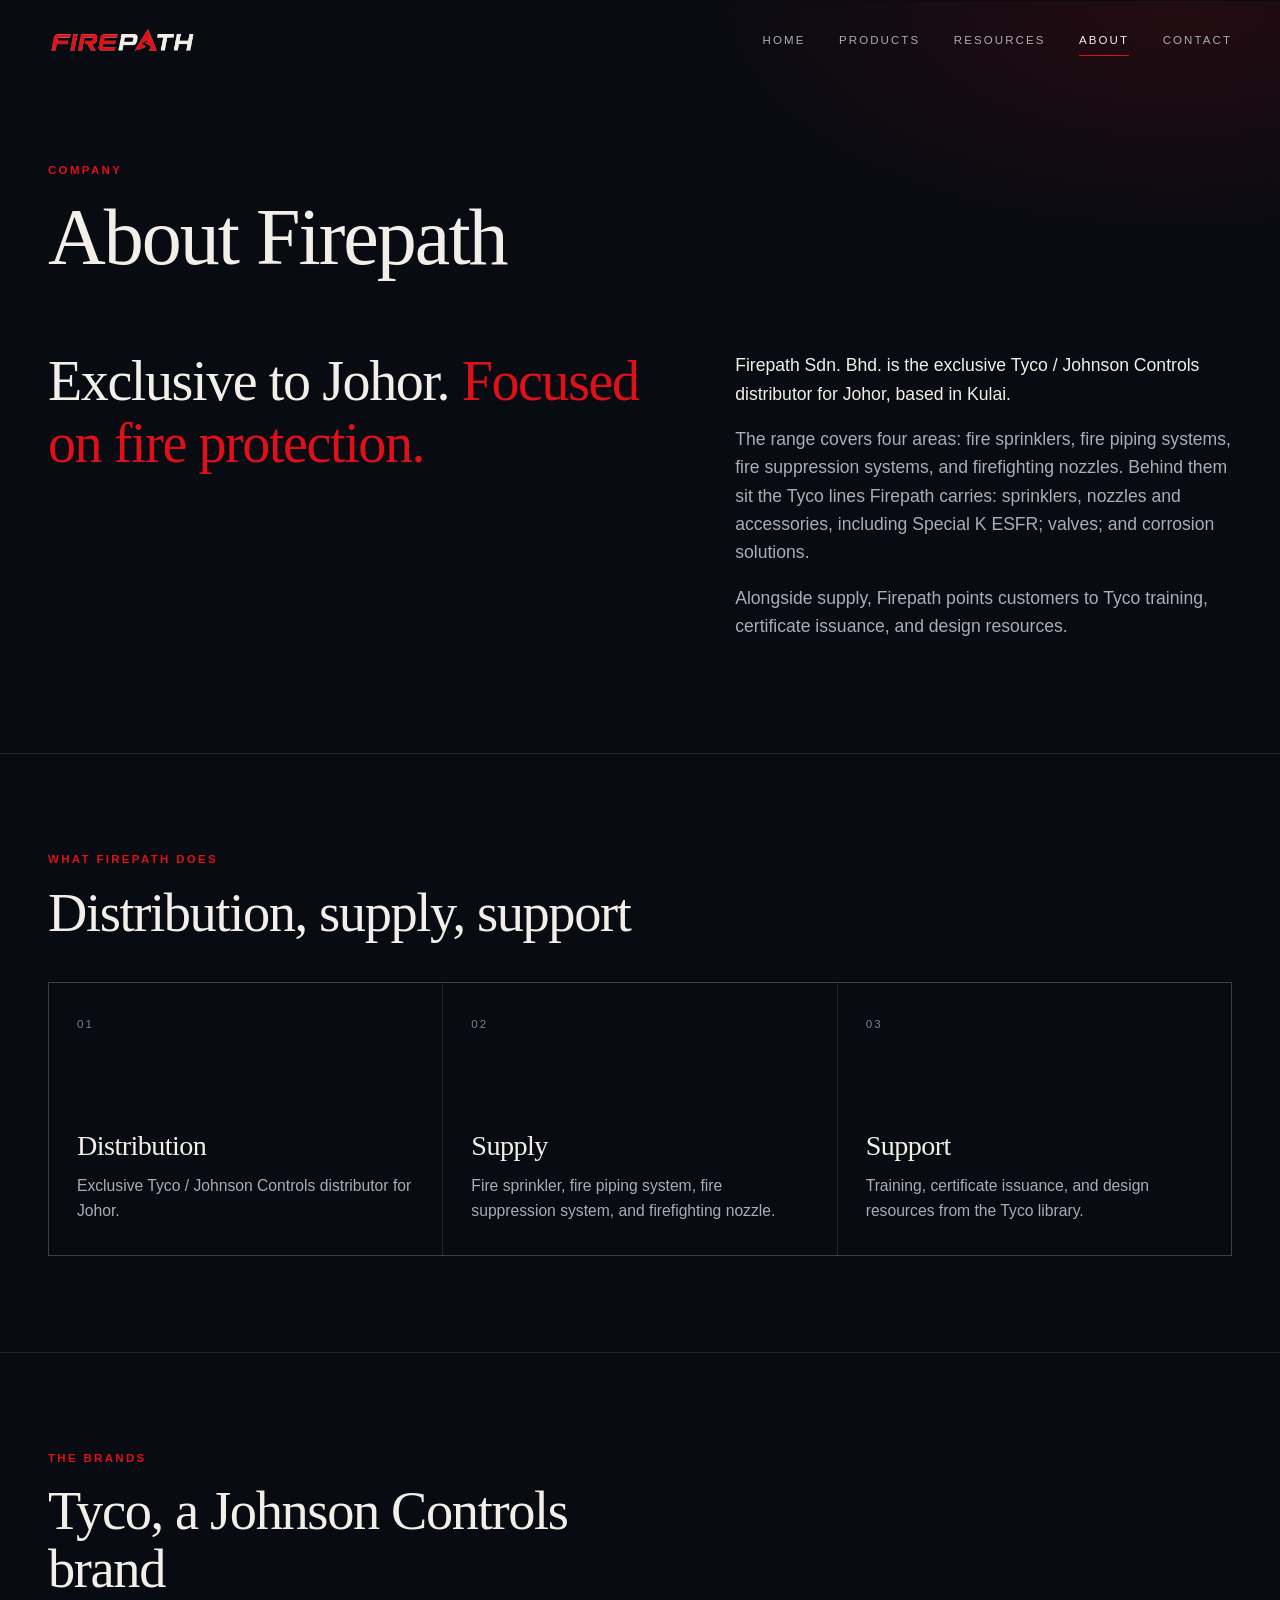
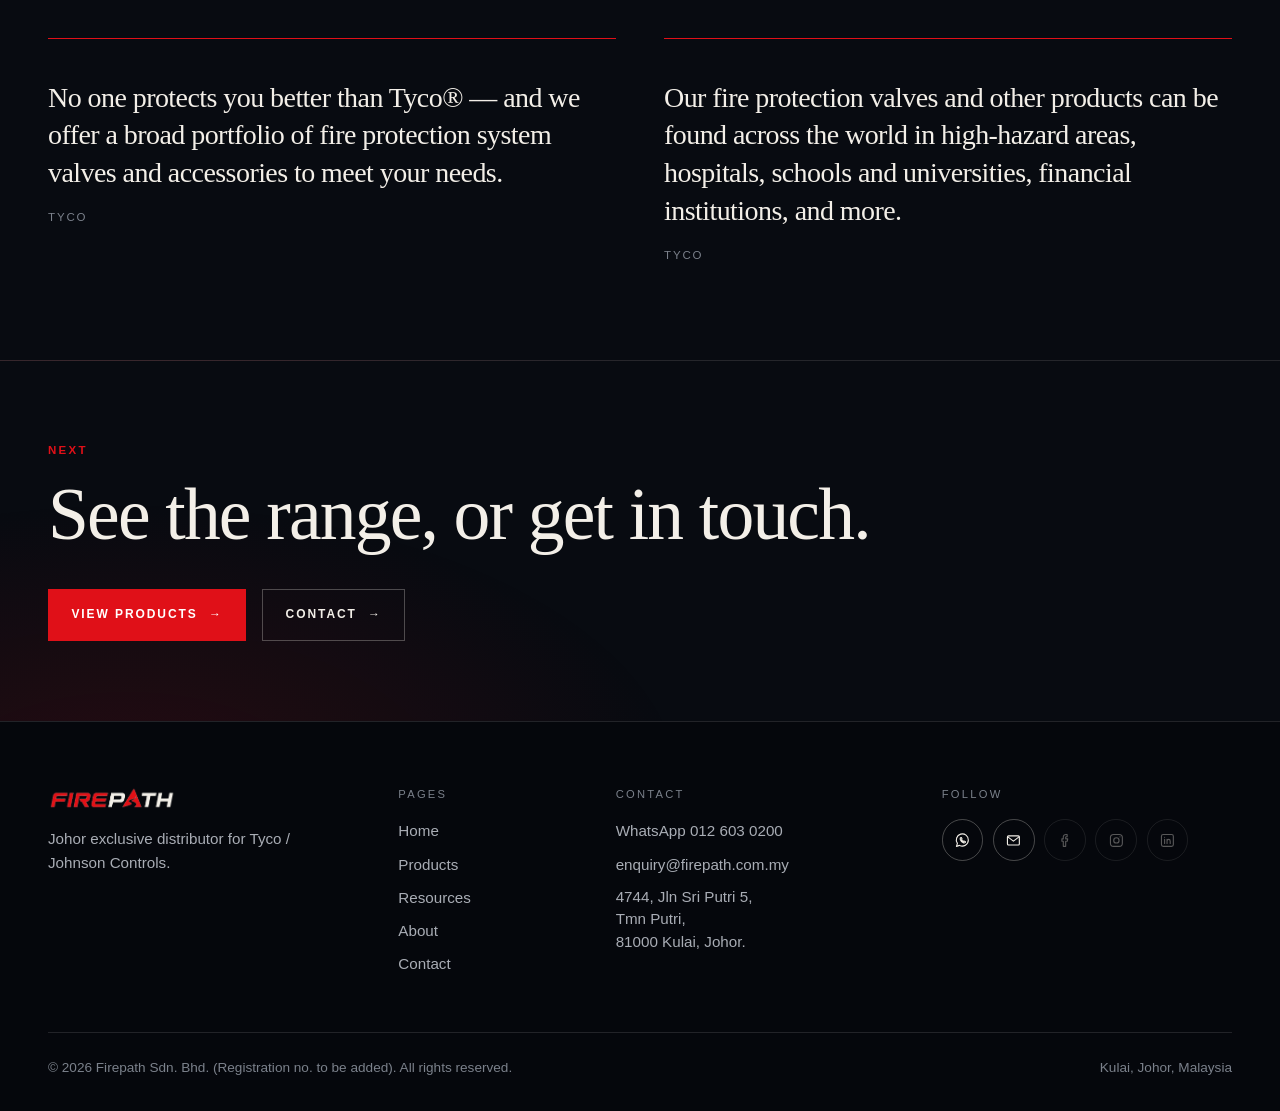
==== about.html @ 4579abf6 "Add Firepath static site Five-page static site for Firepath Sdn. Bhd. (Home, Products, Resources, Ab" ====
<!DOCTYPE html>
<html lang="en">
<head>
  <meta charset="utf-8">
  <meta name="viewport" content="width=device-width, initial-scale=1">
  <title>About | Firepath Sdn. Bhd.</title>
  <meta name="description" content="Firepath Sdn. Bhd. is the exclusive Tyco / Johnson Controls distributor for Johor, based in Kulai.">
  <link rel="icon" href="assets/favicon.svg" type="image/svg+xml">
  <link rel="stylesheet" href="css/styles.css">
  <script>document.documentElement.classList.add("js");</script>
</head>
<body data-page="about">
  <a class="skip" href="#main">Skip to content</a>
  <div data-site-header><noscript><nav class="noscript-nav"><a href="index.html">Home</a><a href="products.html">Products</a><a href="resources.html">Resources</a><a href="about.html">About</a><a href="contact.html">Contact</a></nav></noscript></div>

  <main id="main">
    <section class="page-head" aria-labelledby="page-heading">
      <div class="wrap">
        <p class="kicker enter" style="--d:80ms">Company</p>
        <h1 id="page-heading" class="enter" style="--d:160ms">About Firepath</h1>
      </div>
    </section>

    <section class="band" aria-label="Introduction">
      <div class="wrap intro">
        <p class="statement" data-reveal>Exclusive to Johor. <em>Focused on fire protection.</em></p>
        <div class="intro-body" data-reveal style="--d:140ms">
          <p>Firepath Sdn. Bhd. is the exclusive Tyco / Johnson Controls distributor for Johor, based in Kulai.</p>
          <p>The range covers four areas: fire sprinklers, fire piping systems, fire suppression systems, and firefighting nozzles. Behind them sit the Tyco lines Firepath carries: sprinklers, nozzles and accessories, including Special K ESFR; valves; and corrosion solutions.</p>
          <p>Alongside supply, Firepath points customers to Tyco training, certificate issuance, and design resources.</p>
        </div>
      </div>
    </section>

    <section class="band" aria-labelledby="pillars-heading">
      <div class="wrap">
        <header class="band-head" data-reveal>
          <p class="kicker">What Firepath does</p>
          <h2 id="pillars-heading">Distribution, supply, support</h2>
        </header>
        <div class="grid-lines grid-cols-3" data-reveal-group="100">
          <div class="card" data-reveal>
            <span class="card-num">01</span>
            <span>
              <span class="card-title">Distribution</span>
              <p class="card-text">Exclusive Tyco / Johnson Controls distributor for Johor.</p>
            </span>
          </div>
          <div class="card" data-reveal>
            <span class="card-num">02</span>
            <span>
              <span class="card-title">Supply</span>
              <p class="card-text">Fire sprinkler, fire piping system, fire suppression system, and firefighting nozzle.</p>
            </span>
          </div>
          <div class="card" data-reveal>
            <span class="card-num">03</span>
            <span>
              <span class="card-title">Support</span>
              <p class="card-text">Training, certificate issuance, and design resources from the Tyco library.</p>
            </span>
          </div>
        </div>
      </div>
    </section>

    <section class="band" aria-labelledby="brands-heading">
      <div class="wrap">
        <header class="band-head" data-reveal>
          <p class="kicker">The brands</p>
          <h2 id="brands-heading">Tyco, a Johnson Controls brand</h2>
        </header>
        <div class="quotes" data-reveal-group="140">
          <figure data-reveal>
            <blockquote>
              <p>No one protects you better than Tyco&reg; &mdash; and we offer a broad portfolio of fire protection system valves and accessories to meet your needs.</p>
            </blockquote>
            <figcaption>Tyco</figcaption>
          </figure>
          <figure data-reveal>
            <blockquote>
              <p>Our fire protection valves and other products can be found across the world in high-hazard areas, hospitals, schools and universities, financial institutions, and more.</p>
            </blockquote>
            <figcaption>Tyco</figcaption>
          </figure>
        </div>
      </div>
    </section>

    <section class="cta" aria-labelledby="cta-heading">
      <div class="wrap" data-reveal>
        <p class="kicker">Next</p>
        <h2 id="cta-heading">See the range, or get in touch.</h2>
        <div class="actions">
          <a class="btn btn-primary" href="products.html">View products <span class="arrow" aria-hidden="true">&rarr;</span></a>
          <a class="btn" href="contact.html">Contact <span class="arrow" aria-hidden="true">&rarr;</span></a>
        </div>
      </div>
    </section>
  </main>

  <div data-site-footer></div>

  <script src="js/site.js"></script>
  <script src="js/main.js"></script>
</body>
</html>
---- css/styles.css ----
:root {
  --bg: #080b11;
  --bg-deep: #05070c;
  --bg-raise: #0f141c;
  --ink: #f3efe8;
  --muted: #a9adb5;
  --faint: #7b818b;
  --line: rgba(243, 239, 232, 0.12);
  --line-strong: rgba(243, 239, 232, 0.28);
  --red: #e01018;
  --red-soft: rgba(224, 16, 24, 0.14);
  --pad: 1.25rem;
  --max: 74rem;
  --header-h: 4.5rem;
  --ease: cubic-bezier(0.2, 0.7, 0.2, 1);
  --serif: "Iowan Old Style", "Palatino Linotype", Palatino, Georgia, serif;
  --sans: "Avenir Next", "Segoe UI", Helvetica, Arial, sans-serif;
}

@view-transition {
  navigation: auto;
}

::view-transition-old(root),
::view-transition-new(root) {
  animation-duration: 0.45s;
  animation-timing-function: var(--ease);
}

*,
*::before,
*::after {
  box-sizing: border-box;
}

html {
  background: var(--bg);
}

body {
  display: flex;
  flex-direction: column;
  min-height: 100vh;
  margin: 0;
  overflow-x: clip;
  background: var(--bg);
  color: var(--ink);
  font-family: var(--sans);
  font-size: 1.0625rem;
  line-height: 1.6;
  text-rendering: optimizeLegibility;
  -webkit-font-smoothing: antialiased;
}

main {
  flex: 1 0 auto;
}

[id] {
  scroll-margin-top: calc(var(--header-h) + 1rem);
}

img {
  max-width: 100%;
  height: auto;
}

a {
  color: inherit;
  text-decoration-thickness: 1px;
  text-underline-offset: 0.22em;
  text-decoration-color: rgba(224, 16, 24, 0.7);
  transition: color 0.3s var(--ease);
}

a:hover {
  color: #fff;
}

:focus-visible {
  outline: 2px solid var(--red);
  outline-offset: 3px;
}

::selection {
  background: var(--red);
  color: #fff;
}

.skip {
  position: absolute;
  left: 1rem;
  top: -4rem;
  z-index: 50;
  padding: 0.5rem 0.8rem;
  background: var(--ink);
  color: var(--bg);
}

.skip:focus {
  top: 1rem;
}

.wrap {
  width: min(100% - (var(--pad) * 2), var(--max));
  min-width: 0;
  margin-inline: auto;
}

.kicker {
  margin: 0 0 1rem;
  color: var(--red);
  font-size: 0.72rem;
  font-weight: 600;
  letter-spacing: 0.2em;
  text-transform: uppercase;
}

h1,
h2,
h3 {
  margin: 0;
  font-family: var(--serif);
  font-weight: 500;
  letter-spacing: -0.025em;
  line-height: 1.05;
}

h2 {
  font-size: clamp(2rem, 4.4vw, 3.4rem);
}

h3 {
  font-size: clamp(1.55rem, 2.4vw, 2.1rem);
}

.lede {
  max-width: min(36rem, 100%);
  margin: 1.5rem 0 0;
  color: var(--muted);
  font-size: 1.15rem;
  line-height: 1.55;
}

/* Header */

.noscript-nav {
  display: flex;
  flex-wrap: wrap;
  gap: 1rem;
  padding: 1.25rem var(--pad);
  border-bottom: 1px solid var(--line);
}

.site-header {
  position: sticky;
  top: 0;
  z-index: 30;
  border-bottom: 1px solid transparent;
  transition: background 0.45s var(--ease), border-color 0.45s var(--ease);
}

.site-header.is-scrolled {
  background: rgba(8, 11, 17, 0.8);
  border-bottom-color: var(--line);
  -webkit-backdrop-filter: saturate(140%) blur(14px);
  backdrop-filter: saturate(140%) blur(14px);
}

.header-row {
  display: flex;
  align-items: center;
  justify-content: space-between;
  gap: 1.5rem;
  height: var(--header-h);
}

.brand {
  position: relative;
  z-index: 2;
  display: block;
  line-height: 0;
}

.brand img {
  display: block;
  width: auto;
  height: 24px;
}

.site-nav {
  display: flex;
  gap: 2.1rem;
}

.site-nav a {
  position: relative;
  padding: 0.4rem 0;
  color: var(--muted);
  font-size: 0.72rem;
  letter-spacing: 0.18em;
  text-decoration: none;
  text-transform: uppercase;
}

.site-nav a::after {
  content: "";
  position: absolute;
  left: 0;
  right: 0;
  bottom: 0;
  height: 1px;
  background: var(--red);
  transform: scaleX(0);
  transform-origin: right;
  transition: transform 0.55s var(--ease);
}

.site-nav a:hover,
.site-nav a[aria-current="page"] {
  color: var(--ink);
}

.site-nav a:hover::after,
.site-nav a[aria-current="page"]::after {
  transform: scaleX(1);
  transform-origin: left;
}

.nav-toggle {
  display: none;
}

@media (max-width: 55.99rem) {
  .nav-toggle {
    position: relative;
    z-index: 2;
    display: inline-flex;
    align-items: center;
    gap: 0.7rem;
    padding: 0.5rem 0;
    border: 0;
    background: none;
    color: var(--ink);
    font: inherit;
    font-size: 0.72rem;
    letter-spacing: 0.18em;
    text-transform: uppercase;
    cursor: pointer;
  }

  .nav-toggle-bars {
    position: relative;
    width: 1.3rem;
    height: 8px;
  }

  .nav-toggle-bars::before,
  .nav-toggle-bars::after {
    content: "";
    position: absolute;
    left: 0;
    right: 0;
    height: 1px;
    background: currentColor;
    transition: transform 0.45s var(--ease), top 0.45s var(--ease);
  }

  .nav-toggle-bars::before {
    top: 0;
  }

  .nav-toggle-bars::after {
    top: 7px;
  }

  .nav-open .nav-toggle-bars::before {
    top: 3.5px;
    transform: rotate(45deg);
  }

  .nav-open .nav-toggle-bars::after {
    top: 3.5px;
    transform: rotate(-45deg);
  }

  .nav-open {
    overflow: hidden;
  }

  .nav-open .site-header {
    background: transparent;
    border-bottom-color: transparent;
    -webkit-backdrop-filter: none;
    backdrop-filter: none;
  }

  .site-nav {
    position: fixed;
    inset: 0;
    z-index: 1;
    flex-direction: column;
    justify-content: center;
    gap: 0.2rem;
    padding: 6rem var(--pad) 3rem;
    background:
      radial-gradient(40rem 30rem at 100% 0%, var(--red-soft), transparent 70%),
      var(--bg);
    opacity: 0;
    visibility: hidden;
    transition: opacity 0.45s var(--ease), visibility 0s linear 0.45s;
  }

  .nav-open .site-nav {
    opacity: 1;
    visibility: visible;
    transition: opacity 0.45s var(--ease);
  }

  .site-nav a {
    padding: 0.35rem 0;
    color: var(--ink);
    font-family: var(--serif);
    font-size: clamp(2.25rem, 10vw, 3.25rem);
    letter-spacing: -0.02em;
    text-transform: none;
    opacity: 0;
    transform: translateY(18px);
    transition: opacity 0.6s var(--ease), transform 0.6s var(--ease), color 0.3s;
    transition-delay: calc(var(--i, 0) * 60ms + 80ms);
  }

  .nav-open .site-nav a {
    opacity: 1;
    transform: none;
  }

  .site-nav a::after {
    display: none;
  }

  .site-nav a[aria-current="page"] {
    color: var(--red);
  }
}

/* Buttons and links */

.btn {
  position: relative;
  isolation: isolate;
  overflow: hidden;
  display: inline-flex;
  align-items: center;
  gap: 0.7rem;
  padding: 0.95rem 1.4rem;
  border: 1px solid var(--line-strong);
  color: var(--ink);
  font-size: 0.75rem;
  font-weight: 600;
  letter-spacing: 0.16em;
  text-decoration: none;
  text-transform: uppercase;
  transition: color 0.45s var(--ease), border-color 0.45s var(--ease);
}

.btn::before {
  content: "";
  position: absolute;
  inset: 0;
  z-index: -1;
  background: var(--ink);
  transform: translateY(101%);
  transition: transform 0.55s var(--ease);
}

.btn:hover {
  color: var(--bg);
  border-color: var(--ink);
}

.btn:hover::before {
  transform: none;
}

.btn-primary {
  background: var(--red);
  border-color: var(--red);
  color: #fff;
}

.arrow {
  display: inline-block;
  transition: transform 0.45s var(--ease);
}

.btn:hover .arrow,
.arrow-link:hover .arrow,
a:hover > .card-go .arrow {
  transform: translateX(5px);
}

.arrow-link {
  display: inline-flex;
  align-items: center;
  gap: 0.55rem;
  padding-bottom: 0.25rem;
  border-bottom: 1px solid rgba(224, 16, 24, 0.6);
  font-size: 0.95rem;
  text-decoration: none;
}

.actions {
  display: flex;
  flex-wrap: wrap;
  gap: 0.75rem 1rem;
  margin-top: 2.25rem;
}

/* Entrance and scroll motion */

@keyframes enter {
  from {
    opacity: 0;
    transform: translateY(28px);
    filter: blur(6px);
  }

  to {
    opacity: 1;
    transform: none;
    filter: none;
  }
}

@keyframes draw {
  to {
    stroke-dashoffset: 0;
  }
}

@keyframes breathe {
  0%,
  100% {
    opacity: 0.55;
    transform: scale(1);
  }

  50% {
    opacity: 0.9;
    transform: scale(1.06);
  }
}

.enter {
  animation: enter 1.1s var(--ease) both;
  animation-delay: var(--d, 0ms);
}

.js [data-reveal] {
  opacity: 0;
  transform: translateY(26px);
  transition: opacity 1s var(--ease), transform 1s var(--ease);
  transition-delay: var(--d, 0ms);
}

.js [data-reveal].is-in {
  opacity: 1;
  transform: none;
}

/* Home hero */

.hero {
  position: relative;
  overflow: hidden;
  margin-top: calc(var(--header-h) * -1);
  padding: calc(var(--header-h) + 3.5rem) 0 4.5rem;
}

.hero::before {
  content: "";
  position: absolute;
  inset: -20% -30% auto auto;
  width: 60rem;
  height: 44rem;
  background: radial-gradient(closest-side, rgba(224, 16, 24, 0.16), transparent);
  pointer-events: none;
  animation: breathe 9s ease-in-out infinite;
}

.hero-grid {
  position: relative;
  display: grid;
  grid-template-columns: minmax(0, 1fr);
  gap: 3rem;
  align-items: center;
}

.hero h1 {
  max-width: min(12em, 100%);
  font-size: clamp(2.6rem, 7.2vw, 5.6rem);
}

.hero-art {
  width: min(100%, 15rem);
  margin: 0 auto;
}

.hero-art svg {
  display: block;
  width: 100%;
  height: auto;
  overflow: visible;
}

.art-frame,
.art-base,
.art-path {
  fill: none;
  stroke-dasharray: 1;
  stroke-dashoffset: 1;
}

.art-base {
  stroke: var(--line);
  stroke-width: 1;
  animation: draw 1.4s var(--ease) 0.1s forwards;
}

.art-frame {
  stroke: var(--line-strong);
  stroke-width: 1;
  animation: draw 1.9s var(--ease) 0.3s forwards;
}

.art-frame-inner {
  stroke: var(--line);
  animation-delay: 0.6s;
}

.art-path {
  stroke: url(#path-fade);
  stroke-width: 2.5;
  stroke-linecap: round;
  animation: draw 2.2s var(--ease) 1s forwards;
}

.art-path-glow {
  stroke-width: 9;
  opacity: 0.35;
  filter: url(#path-blur);
}

/* Credentials strip */

.strip {
  border-top: 1px solid var(--line);
  border-bottom: 1px solid var(--line);
}

.strip-grid {
  display: grid;
  grid-template-columns: minmax(0, 1fr);
}

.strip-item {
  padding: 1.4rem 0;
  border-top: 1px solid var(--line);
}

.strip-item:first-child {
  border-top: 0;
}

.strip-label {
  display: block;
  color: var(--faint);
  font-size: 0.7rem;
  letter-spacing: 0.18em;
  text-transform: uppercase;
}

.strip-value {
  display: block;
  margin-top: 0.3rem;
  font-family: var(--serif);
  font-size: 1.35rem;
  letter-spacing: -0.01em;
}

/* Sections */

.band {
  padding: 4.5rem 0;
}

.band + .band {
  border-top: 1px solid var(--line);
}

.band-head {
  max-width: min(40rem, 100%);
  margin-bottom: 2.5rem;
}

.band-head > p:not(.kicker) {
  margin: 1rem 0 0;
  color: var(--muted);
}

.band-head-row {
  display: flex;
  flex-wrap: wrap;
  align-items: flex-end;
  justify-content: space-between;
  gap: 1.25rem 2rem;
  max-width: none;
}

.page-head {
  margin-top: calc(var(--header-h) * -1);
  padding: calc(var(--header-h) + 3.5rem) 0 3rem;
  background: radial-gradient(44rem 22rem at 92% 0%, rgba(224, 16, 24, 0.13), transparent 70%);
}

.page-head h1 {
  font-size: clamp(2.75rem, 7vw, 5rem);
}

.page-head + .band {
  padding-top: 1rem;
}

/* Hairline card grids */

.grid-lines {
  display: grid;
  grid-template-columns: minmax(0, 1fr);
  gap: 1px;
  background: var(--line);
  border: 1px solid var(--line);
}

.card {
  position: relative;
  overflow: hidden;
  display: flex;
  flex-direction: column;
  justify-content: space-between;
  gap: 2rem;
  min-height: 14rem;
  padding: 1.6rem 1.5rem;
  background: var(--bg);
  color: inherit;
  text-decoration: none;
  transition: background 0.5s var(--ease);
}

.card::before {
  content: "";
  position: absolute;
  left: 0;
  right: 0;
  bottom: 0;
  height: 2px;
  background: var(--red);
  transform: scaleX(0);
  transform-origin: left;
  transition: transform 0.7s var(--ease);
}

a.card:hover {
  background: var(--bg-raise);
  color: inherit;
}

a.card:hover::before {
  transform: scaleX(1);
}

.card-num {
  color: var(--faint);
  font-size: 0.72rem;
  letter-spacing: 0.18em;
}

.card-title {
  font-family: var(--serif);
  font-size: clamp(1.55rem, 2.2vw, 1.95rem);
  line-height: 1.12;
  letter-spacing: -0.02em;
}

.card-text {
  margin: 0.6rem 0 0;
  color: var(--muted);
  font-size: 0.98rem;
}

.card-go {
  display: inline-flex;
  align-items: center;
  gap: 0.5rem;
  color: var(--muted);
  font-size: 0.72rem;
  letter-spacing: 0.18em;
  text-transform: uppercase;
}

/* Featured line */

.feature {
  display: grid;
  grid-template-columns: minmax(0, 1fr);
  gap: 2rem;
  align-items: center;
}

.feature .plate-frame {
  width: min(100%, 24rem);
}

.chips {
  display: flex;
  flex-wrap: wrap;
  gap: 0.5rem;
  margin: 1.5rem 0 0;
  padding: 0;
  list-style: none;
}

.chips li {
  padding: 0.45rem 0.85rem;
  border: 1px solid var(--line-strong);
  border-radius: 999px;
  font-size: 0.85rem;
  letter-spacing: 0.04em;
  transition: border-color 0.4s var(--ease), background 0.4s var(--ease);
}

.chips li:hover {
  border-color: var(--red);
  background: var(--red-soft);
}

/* Closing call to action */

.cta {
  position: relative;
  overflow: hidden;
  padding: 5rem 0;
  border-top: 1px solid var(--line);
  background: radial-gradient(50rem 26rem at 10% 120%, var(--red-soft), transparent 70%);
}

.cta h2 {
  max-width: 14em;
  font-size: clamp(2.4rem, 6vw, 4.6rem);
}

/* Product plates */

.plate-grid {
  display: grid;
  grid-template-columns: minmax(0, 1fr);
  gap: 1rem;
}

.plate {
  margin: 0;
}

.plate-frame {
  position: relative;
  display: flex;
  flex-direction: column;
  justify-content: space-between;
  gap: 1rem;
  aspect-ratio: 4 / 5;
  min-height: 16rem;
  padding: 1.1rem 1.15rem 1.25rem;
  background:
    radial-gradient(70% 55% at 50% 45%, rgba(243, 239, 232, 0.05), transparent 70%),
    var(--bg-raise);
  border: 1px solid var(--line);
  transition: border-color 0.6s var(--ease), transform 0.6s var(--ease);
}

.plate-frame:hover {
  border-color: rgba(224, 16, 24, 0.5);
  transform: translateY(-4px);
}

.plate-frame::before,
.plate-frame::after {
  content: "";
  position: absolute;
  width: 0.9rem;
  height: 0.9rem;
  border-color: rgba(243, 239, 232, 0.45);
  border-style: solid;
  pointer-events: none;
}

.plate-frame::before {
  top: 0.7rem;
  left: 0.7rem;
  border-width: 1px 0 0 1px;
}

.plate-frame::after {
  right: 0.7rem;
  bottom: 0.7rem;
  border-width: 0 1px 1px 0;
}

.plate-meta {
  display: flex;
  justify-content: space-between;
  gap: 1rem;
  color: var(--faint);
  font-size: 0.68rem;
  letter-spacing: 0.16em;
  text-transform: uppercase;
}

.plate-mark {
  position: relative;
  width: 4.25rem;
  height: 4.25rem;
  margin: auto;
  border: 1px solid rgba(243, 239, 232, 0.22);
  border-radius: 50%;
  transition: transform 0.9s var(--ease), border-color 0.6s var(--ease);
}

.plate-frame:hover .plate-mark {
  transform: rotate(90deg);
  border-color: rgba(224, 16, 24, 0.6);
}

.plate-mark::before,
.plate-mark::after {
  content: "";
  position: absolute;
  left: 50%;
  top: 50%;
  background: rgba(243, 239, 232, 0.3);
  transform: translate(-50%, -50%);
}

.plate-mark::before {
  width: 1px;
  height: 1.35rem;
}

.plate-mark::after {
  width: 1.35rem;
  height: 1px;
}

.plate-name {
  max-width: 11em;
  font-family: var(--serif);
  font-size: clamp(1.45rem, 2vw, 1.85rem);
  line-height: 1.12;
  letter-spacing: -0.02em;
}

/* Catalog lines */

.line {
  display: grid;
  grid-template-columns: minmax(0, 1fr);
  gap: 1.5rem;
  padding: 2.5rem 0;
  border-top: 1px solid var(--line);
}

.line:first-of-type {
  border-top: 0;
  padding-top: 0;
}

.line .plate-frame {
  width: min(100%, 18rem);
}

.line-copy > p {
  margin: 0.9rem 0 0;
  color: var(--muted);
}

blockquote {
  margin: 1rem 0 0;
  padding: 0;
}

blockquote p {
  margin: 0;
  font-family: var(--serif);
  font-size: 1.35rem;
  line-height: 1.35;
  letter-spacing: -0.02em;
}

.quote-source {
  margin-top: 0.55rem;
  color: var(--faint);
  font-size: 0.72rem;
  letter-spacing: 0.16em;
  text-transform: uppercase;
}

.spec-list,
.link-list {
  margin: 0.9rem 0 0;
  padding: 0;
  list-style: none;
}

.spec-list li {
  padding: 0.5rem 0;
  border-top: 1px solid var(--line);
  color: var(--muted);
}

.line-link {
  margin-top: 1.25rem;
}

.facts {
  margin: 1.25rem 0 0;
}

.facts div {
  display: grid;
  gap: 0.2rem;
  padding: 0.9rem 0;
  border-top: 1px solid var(--line);
}

.facts dt {
  color: var(--faint);
  font-size: 0.72rem;
  letter-spacing: 0.14em;
  text-transform: uppercase;
}

.facts dd {
  margin: 0;
}

/* Resources */

.link-list {
  border-bottom: 1px solid var(--line);
}

.link-list a {
  display: flex;
  align-items: center;
  justify-content: space-between;
  gap: 1rem;
  padding: 1.1rem 0;
  border-top: 1px solid var(--line);
  font-family: var(--serif);
  font-size: 1.35rem;
  text-decoration: none;
  transition: padding 0.5s var(--ease), color 0.3s;
}

.link-list a:hover {
  padding-left: 0.6rem;
}

.note {
  max-width: 40rem;
  margin: 1.5rem 0 0;
  color: var(--faint);
  font-size: 0.92rem;
}

/* About */

.intro {
  display: grid;
  grid-template-columns: minmax(0, 1fr);
  gap: 2rem;
}

.statement {
  margin: 0;
  font-family: var(--serif);
  font-size: clamp(2rem, 4.6vw, 3.5rem);
  line-height: 1.1;
  letter-spacing: -0.025em;
}

.statement em {
  color: var(--red);
  font-style: normal;
}

.intro-body p {
  margin: 0 0 1.1rem;
  color: var(--muted);
  font-size: 1.1rem;
}

.intro-body p:first-child {
  color: var(--ink);
}

.quotes {
  display: grid;
  grid-template-columns: minmax(0, 1fr);
  gap: 2.5rem;
}

.quotes figure {
  margin: 0;
  padding-top: 1.5rem;
  border-top: 1px solid var(--red);
}

.quotes blockquote p {
  font-size: clamp(1.35rem, 2.4vw, 1.75rem);
}

.quotes figcaption {
  margin-top: 1rem;
  color: var(--faint);
  font-size: 0.72rem;
  letter-spacing: 0.16em;
  text-transform: uppercase;
}

/* Contact */

.contact-card .card-title {
  overflow-wrap: anywhere;
}

.contact-card address {
  font-style: normal;
}

.map {
  position: relative;
  overflow: hidden;
  aspect-ratio: 4 / 5;
  border: 1px solid var(--line);
  background: var(--bg-raise);
}

.map-fallback {
  position: absolute;
  inset: 0;
  display: grid;
  place-items: center;
  padding: 1.5rem;
  color: var(--faint);
  font-size: 0.9rem;
  text-align: center;
}

.map iframe {
  position: absolute;
  inset: 0;
  width: 100%;
  height: 100%;
  border: 0;
  filter: invert(0.9) hue-rotate(180deg) saturate(0.55) contrast(0.92);
}

.map-meta {
  display: flex;
  flex-wrap: wrap;
  align-items: center;
  justify-content: space-between;
  gap: 1rem 2rem;
  margin-top: 1.5rem;
}

.map-meta address {
  color: var(--muted);
  font-style: normal;
  line-height: 1.5;
}

.map-meta .actions {
  margin-top: 0;
}

/* Footer */

.site-footer {
  padding-top: 4rem;
  border-top: 1px solid var(--line);
  background: var(--bg-deep);
  color: var(--muted);
  font-size: 0.95rem;
}

.footer-grid {
  display: grid;
  grid-template-columns: minmax(0, 1fr);
  gap: 2.5rem;
}

.footer-brand img {
  display: block;
  width: auto;
  height: 24px;
}

.footer-brand p {
  max-width: 20rem;
  margin: 1.1rem 0 0;
}

.footer-title {
  margin: 0 0 1rem;
  color: var(--faint);
  font-size: 0.7rem;
  letter-spacing: 0.2em;
  text-transform: uppercase;
}

.footer-list {
  display: grid;
  gap: 0.55rem;
  margin: 0;
  padding: 0;
  list-style: none;
}

.footer-list a {
  text-decoration: none;
}

.footer-list a:hover {
  color: var(--ink);
}

.footer-address {
  line-height: 1.5;
}

.social {
  display: flex;
  flex-wrap: wrap;
  gap: 0.6rem;
}

.social-link {
  display: inline-grid;
  place-items: center;
  width: 2.6rem;
  height: 2.6rem;
  border: 1px solid var(--line-strong);
  border-radius: 50%;
  color: var(--ink);
  transition: background 0.4s var(--ease), border-color 0.4s var(--ease), transform 0.4s var(--ease);
}

a.social-link:hover {
  background: var(--red);
  border-color: var(--red);
  color: #fff;
  transform: translateY(-3px);
}

.social-link.is-pending {
  opacity: 0.35;
  cursor: not-allowed;
}

.social-link svg {
  width: 1.05rem;
  height: 1.05rem;
  fill: none;
  stroke: currentColor;
  stroke-width: 1.6;
  stroke-linecap: round;
  stroke-linejoin: round;
}

.footer-bottom {
  display: flex;
  flex-wrap: wrap;
  justify-content: space-between;
  gap: 0.5rem 2rem;
  margin-top: 3.5rem;
  padding: 1.5rem 0 2rem;
  border-top: 1px solid var(--line);
  color: var(--faint);
  font-size: 0.85rem;
}

.footer-bottom p {
  margin: 0;
}

/* Breakpoints */

@media (min-width: 40rem) {
  :root {
    --pad: 1.75rem;
  }

  .strip-grid {
    grid-template-columns: repeat(3, minmax(0, 1fr));
  }

  .strip-item {
    padding: 1.6rem 1.5rem;
    border-top: 0;
    border-left: 1px solid var(--line);
  }

  .strip-item:first-child {
    padding-left: 0;
    border-left: 0;
  }

  .grid-lines,
  .plate-grid {
    grid-template-columns: repeat(2, minmax(0, 1fr));
  }

  .map {
    aspect-ratio: 16 / 9;
  }

  .footer-grid {
    grid-template-columns: repeat(2, minmax(0, 1fr));
  }
}

@media (min-width: 64rem) {
  :root {
    --pad: 2rem;
    --header-h: 5rem;
  }

  .brand img {
    height: 28px;
  }

  .hero {
    padding: calc(var(--header-h) + 5rem) 0 6rem;
  }

  .hero-grid {
    grid-template-columns: minmax(0, 1.4fr) minmax(0, 0.6fr);
    min-height: 34rem;
  }

  .hero-art {
    width: min(100%, 22rem);
    margin-right: 0;
  }

  .band {
    padding: 6rem 0;
  }

  .page-head {
    padding: calc(var(--header-h) + 5rem) 0 3.5rem;
  }

  .plate-grid,
  .grid-cols-4 {
    grid-template-columns: repeat(4, minmax(0, 1fr));
  }

  .grid-cols-3 {
    grid-template-columns: repeat(3, minmax(0, 1fr));
  }

  .card {
    min-height: 17rem;
    padding: 2rem 1.75rem;
  }

  .feature {
    grid-template-columns: minmax(0, 0.8fr) minmax(0, 1.2fr);
    gap: 4rem;
  }

  .line {
    grid-template-columns: 18rem minmax(0, 1fr);
    gap: 3.5rem;
    align-items: start;
    padding: 3rem 0;
  }

  .intro {
    grid-template-columns: minmax(0, 1.1fr) minmax(0, 0.9fr);
    gap: 5rem;
    align-items: start;
  }

  .quotes {
    grid-template-columns: repeat(2, minmax(0, 1fr));
    gap: 3rem;
  }

  .map {
    aspect-ratio: 21 / 9;
  }

  .footer-grid {
    grid-template-columns: minmax(0, 1.25fr) minmax(0, 0.7fr) minmax(0, 1.15fr) minmax(0, 1.2fr);
    gap: 3rem;
  }
}

@media (prefers-reduced-motion: reduce) {
  *,
  *::before,
  *::after {
    animation-duration: 0.001ms !important;
    animation-delay: 0ms !important;
    animation-iteration-count: 1 !important;
    transition-duration: 0.001ms !important;
    transition-delay: 0ms !important;
  }

  .js [data-reveal] {
    opacity: 1;
    transform: none;
  }

  .art-ember {
    display: none;
  }
}
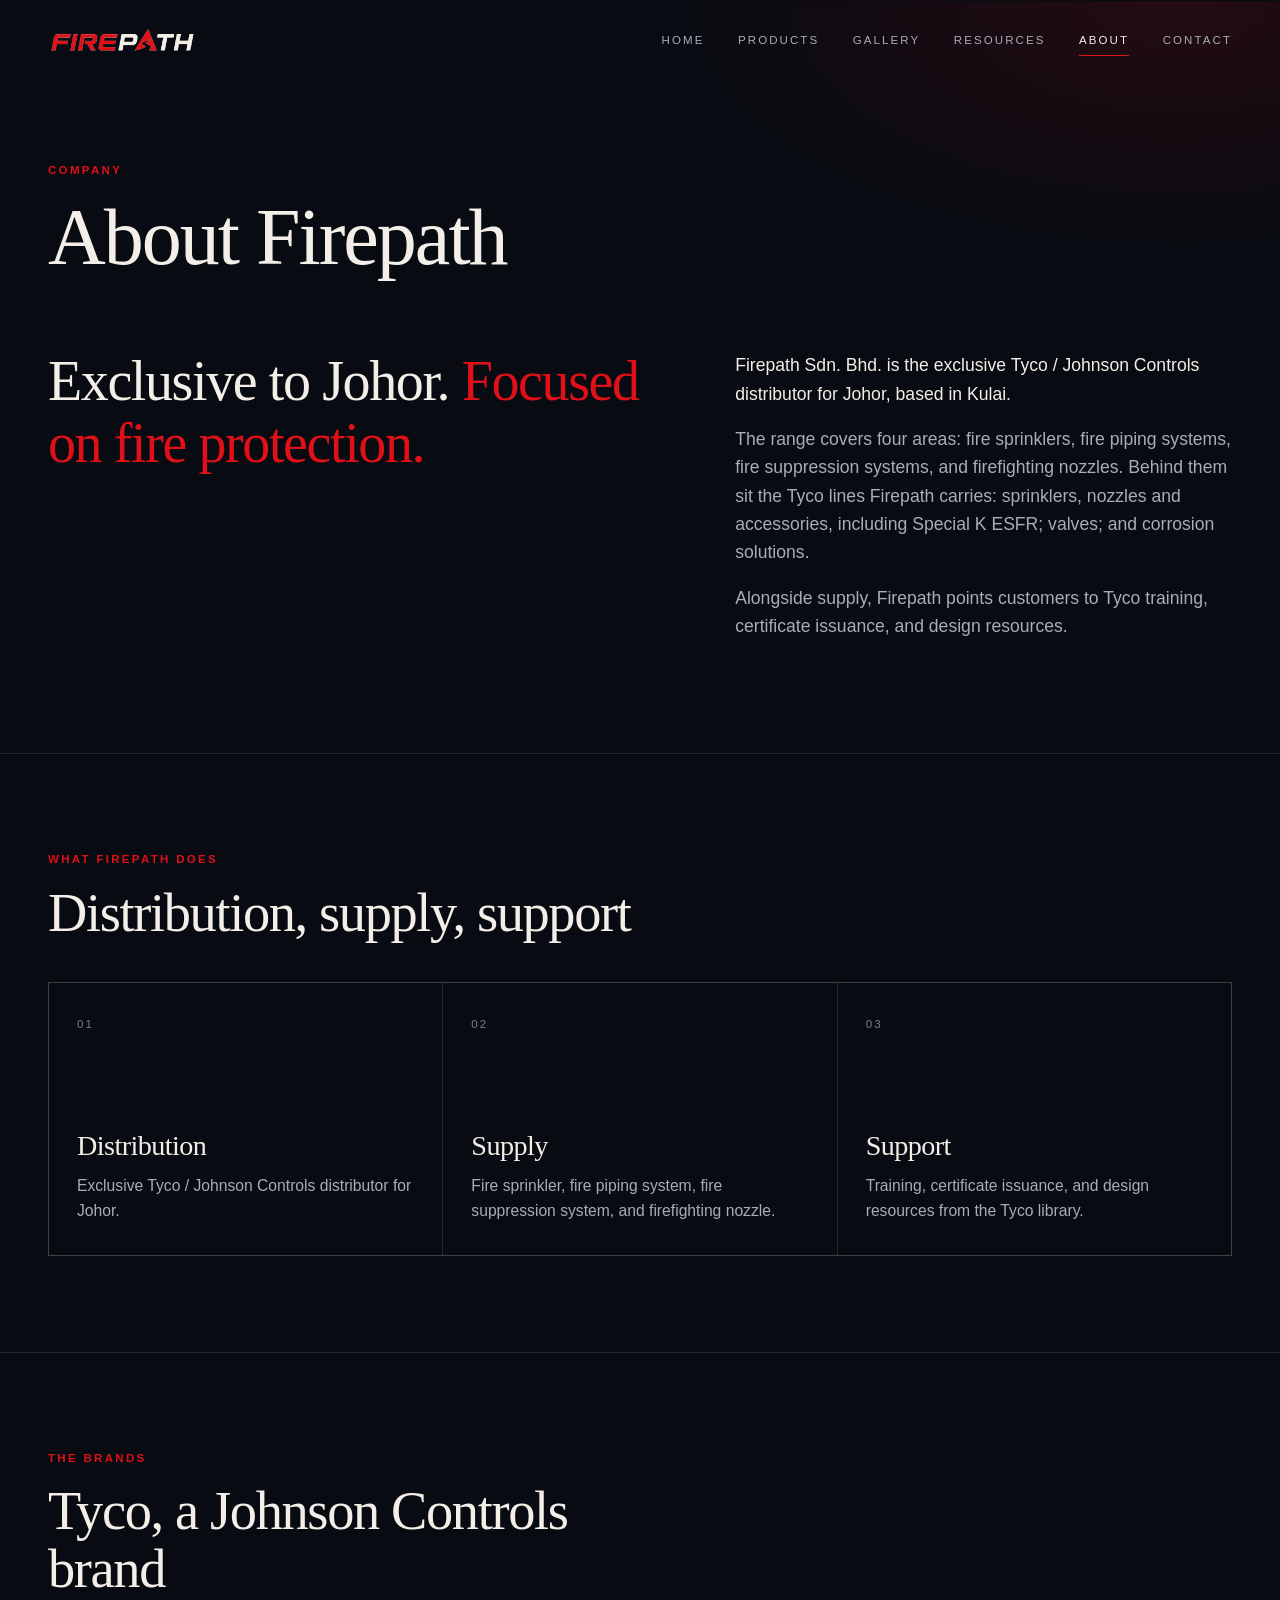
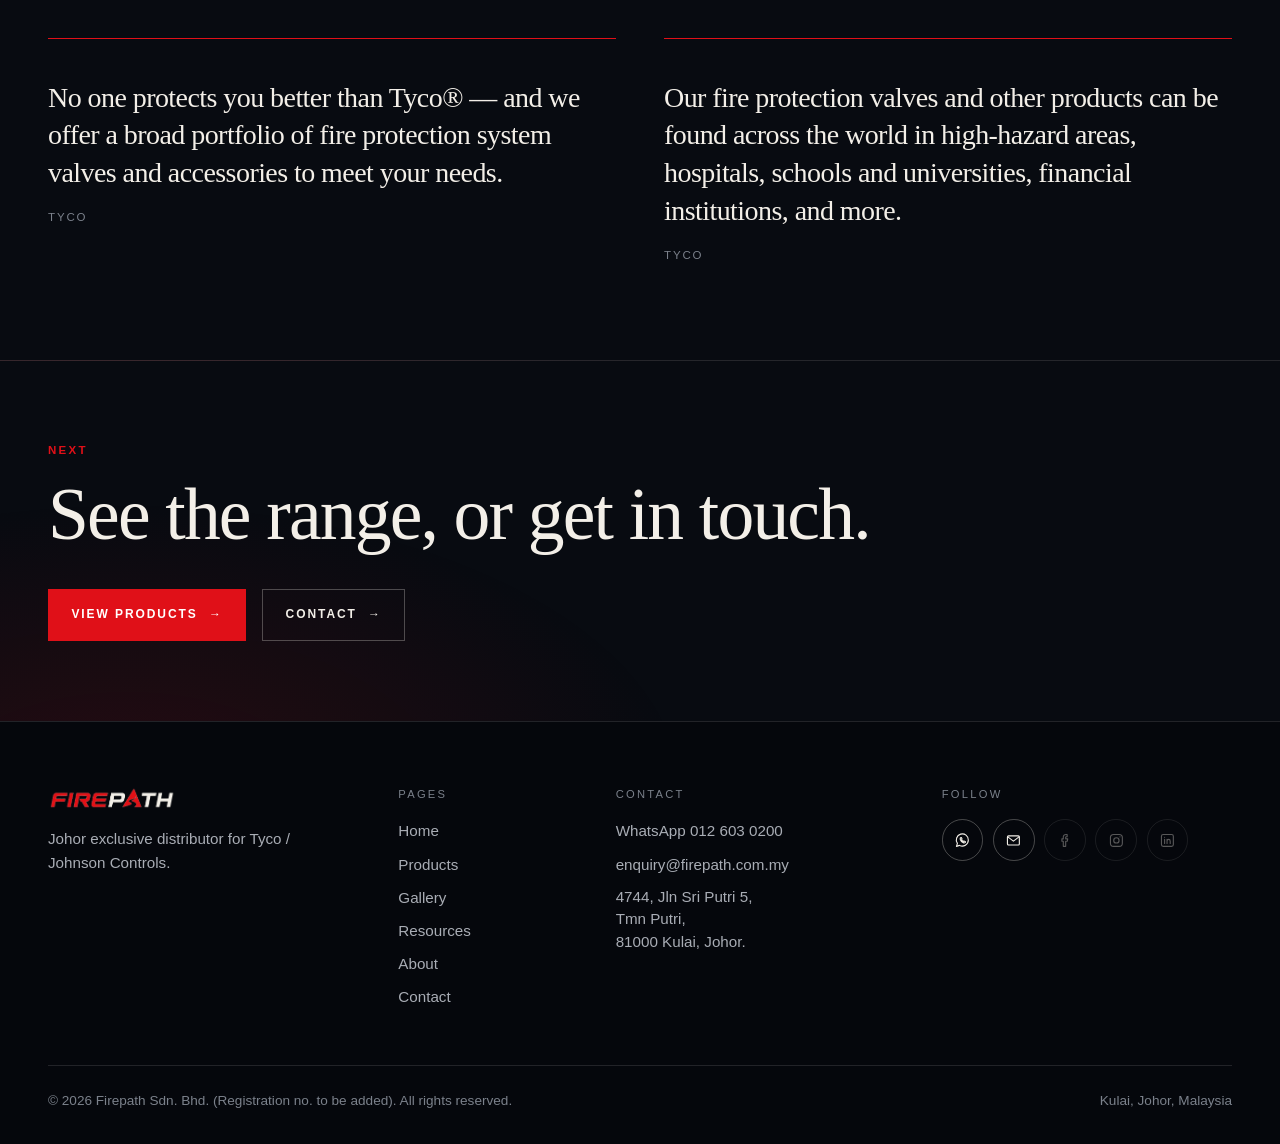
==== commit 1d120c47: "Add gallery page with on-page image detail lightbox. Placeholder frames stand in until project photo" ====
--- a/about.html
+++ b/about.html
@@ -11,7 +11,7 @@
 </head>
 <body data-page="about">
   <a class="skip" href="#main">Skip to content</a>
-  <div data-site-header><noscript><nav class="noscript-nav"><a href="index.html">Home</a><a href="products.html">Products</a><a href="resources.html">Resources</a><a href="about.html">About</a><a href="contact.html">Contact</a></nav></noscript></div>
+  <div data-site-header><noscript><nav class="noscript-nav"><a href="index.html">Home</a><a href="products.html">Products</a><a href="gallery.html">Gallery</a><a href="resources.html">Resources</a><a href="about.html">About</a><a href="contact.html">Contact</a></nav></noscript></div>
 
   <main id="main">
     <section class="page-head" aria-labelledby="page-heading">
--- a/css/styles.css
+++ b/css/styles.css
@@ -1037,6 +1037,231 @@
   text-transform: uppercase;
 }
 
+/* Gallery */
+
+.gallery-grid {
+  display: grid;
+  grid-template-columns: minmax(0, 1fr);
+  gap: 1.25rem;
+  margin: 0;
+  padding: 0;
+  list-style: none;
+}
+
+.gallery-item {
+  display: grid;
+  gap: 1rem;
+  width: 100%;
+  min-width: 0;
+  margin: 0;
+  padding: 0;
+  border: 0;
+  background: none;
+  color: inherit;
+  font: inherit;
+  text-align: left;
+  cursor: pointer;
+}
+
+.gallery-frame {
+  position: relative;
+  display: flex;
+  flex-direction: column;
+  justify-content: space-between;
+  gap: 1rem;
+  aspect-ratio: 4 / 5;
+  min-height: 14rem;
+  min-width: 0;
+  padding: 1.1rem 1.15rem 1.25rem;
+  overflow: hidden;
+  background:
+    radial-gradient(70% 55% at 50% 45%, rgba(243, 239, 232, 0.05), transparent 70%),
+    linear-gradient(160deg, rgba(224, 16, 24, 0.08), transparent 45%),
+    var(--bg-raise);
+  border: 1px solid var(--line);
+  transition: border-color 0.6s var(--ease), transform 0.6s var(--ease);
+}
+
+.gallery-item:hover .gallery-frame,
+.gallery-item:focus-visible .gallery-frame {
+  border-color: rgba(224, 16, 24, 0.5);
+  transform: translateY(-4px);
+}
+
+.gallery-frame::before,
+.gallery-frame::after {
+  content: "";
+  position: absolute;
+  width: 0.9rem;
+  height: 0.9rem;
+  border-color: rgba(243, 239, 232, 0.45);
+  border-style: solid;
+  pointer-events: none;
+}
+
+.gallery-frame::before {
+  top: 0.7rem;
+  left: 0.7rem;
+  border-width: 1px 0 0 1px;
+}
+
+.gallery-frame::after {
+  right: 0.7rem;
+  bottom: 0.7rem;
+  border-width: 0 1px 1px 0;
+}
+
+.gallery-frame-meta {
+  display: flex;
+  justify-content: space-between;
+  gap: 1rem;
+  color: var(--faint);
+  font-size: 0.68rem;
+  letter-spacing: 0.16em;
+  text-transform: uppercase;
+}
+
+.gallery-frame .plate-mark {
+  margin-top: auto;
+  margin-bottom: auto;
+}
+
+.gallery-item:hover .plate-mark,
+.gallery-item:focus-visible .plate-mark {
+  transform: rotate(90deg);
+  border-color: rgba(224, 16, 24, 0.6);
+}
+
+.gallery-frame-label {
+  color: var(--muted);
+  font-size: 0.72rem;
+  letter-spacing: 0.18em;
+  text-transform: uppercase;
+}
+
+.gallery-copy {
+  display: grid;
+  gap: 0.35rem;
+  min-width: 0;
+}
+
+.gallery-title {
+  font-family: var(--serif);
+  font-size: clamp(1.35rem, 2vw, 1.7rem);
+  line-height: 1.15;
+  letter-spacing: -0.02em;
+}
+
+.gallery-detail {
+  color: var(--muted);
+  font-size: 0.95rem;
+}
+
+.gallery-lightbox {
+  width: min(100% - (var(--pad) * 2), 42rem);
+  max-width: 100%;
+  max-height: calc(100vh - 2rem);
+  margin: auto;
+  padding: 0;
+  overflow-x: clip;
+  overflow-y: auto;
+  border: 1px solid var(--line-strong);
+  background: var(--bg);
+  color: var(--ink);
+  box-shadow: 0 1.5rem 4rem rgba(0, 0, 0, 0.45);
+}
+
+.gallery-lightbox::backdrop {
+  background: rgba(5, 7, 12, 0.78);
+  -webkit-backdrop-filter: blur(8px);
+  backdrop-filter: blur(8px);
+}
+
+.gallery-lightbox-panel {
+  display: grid;
+  gap: 1.25rem;
+  min-width: 0;
+  padding: 1.25rem;
+}
+
+.gallery-lightbox-close {
+  display: inline-flex;
+  align-items: center;
+  justify-self: end;
+  gap: 0.55rem;
+  padding: 0.35rem 0;
+  border: 0;
+  background: none;
+  color: var(--muted);
+  font: inherit;
+  font-size: 0.72rem;
+  letter-spacing: 0.18em;
+  text-transform: uppercase;
+  cursor: pointer;
+  transition: color 0.3s var(--ease);
+}
+
+.gallery-lightbox-close:hover {
+  color: var(--ink);
+}
+
+.gallery-lightbox-close span[aria-hidden="true"] {
+  font-size: 1.35rem;
+  line-height: 1;
+}
+
+.gallery-lightbox-media {
+  min-width: 0;
+}
+
+.gallery-frame-large {
+  width: 100%;
+  aspect-ratio: 16 / 11;
+  min-height: 14rem;
+}
+
+.gallery-lightbox-body {
+  min-width: 0;
+}
+
+.gallery-lightbox-body h2 {
+  margin-top: 0.35rem;
+  font-size: clamp(1.8rem, 4vw, 2.6rem);
+  overflow-wrap: anywhere;
+}
+
+.gallery-lightbox-detail {
+  margin: 0.85rem 0 0;
+  color: var(--muted);
+  font-size: 1.05rem;
+}
+
+.gallery-lightbox-nav {
+  display: flex;
+  flex-wrap: wrap;
+  gap: 0.75rem;
+  min-width: 0;
+}
+
+.gallery-lightbox-nav .btn {
+  flex: 1 1 8rem;
+  justify-content: center;
+}
+
+.gallery-lightbox-nav .btn:disabled {
+  opacity: 0.4;
+  cursor: not-allowed;
+}
+
+.gallery-lightbox-nav .btn:disabled:hover {
+  color: var(--ink);
+  border-color: var(--line-strong);
+}
+
+.gallery-lightbox-nav .btn:disabled:hover::before {
+  transform: translateY(101%);
+}
+
 /* Contact */
 
 .contact-card .card-title {
@@ -1227,12 +1452,17 @@
   }
 
   .grid-lines,
-  .plate-grid {
+  .plate-grid,
+  .gallery-grid {
     grid-template-columns: repeat(2, minmax(0, 1fr));
   }
 
   .map {
     aspect-ratio: 16 / 9;
+  }
+
+  .gallery-lightbox-panel {
+    padding: 1.5rem;
   }
 
   .footer-grid {
@@ -1277,8 +1507,18 @@
     grid-template-columns: repeat(4, minmax(0, 1fr));
   }
 
+  .gallery-grid,
   .grid-cols-3 {
     grid-template-columns: repeat(3, minmax(0, 1fr));
+  }
+
+  .gallery-lightbox {
+    width: min(100% - (var(--pad) * 2), 48rem);
+  }
+
+  .gallery-lightbox-panel {
+    padding: 1.75rem;
+    gap: 1.5rem;
   }
 
   .card {
